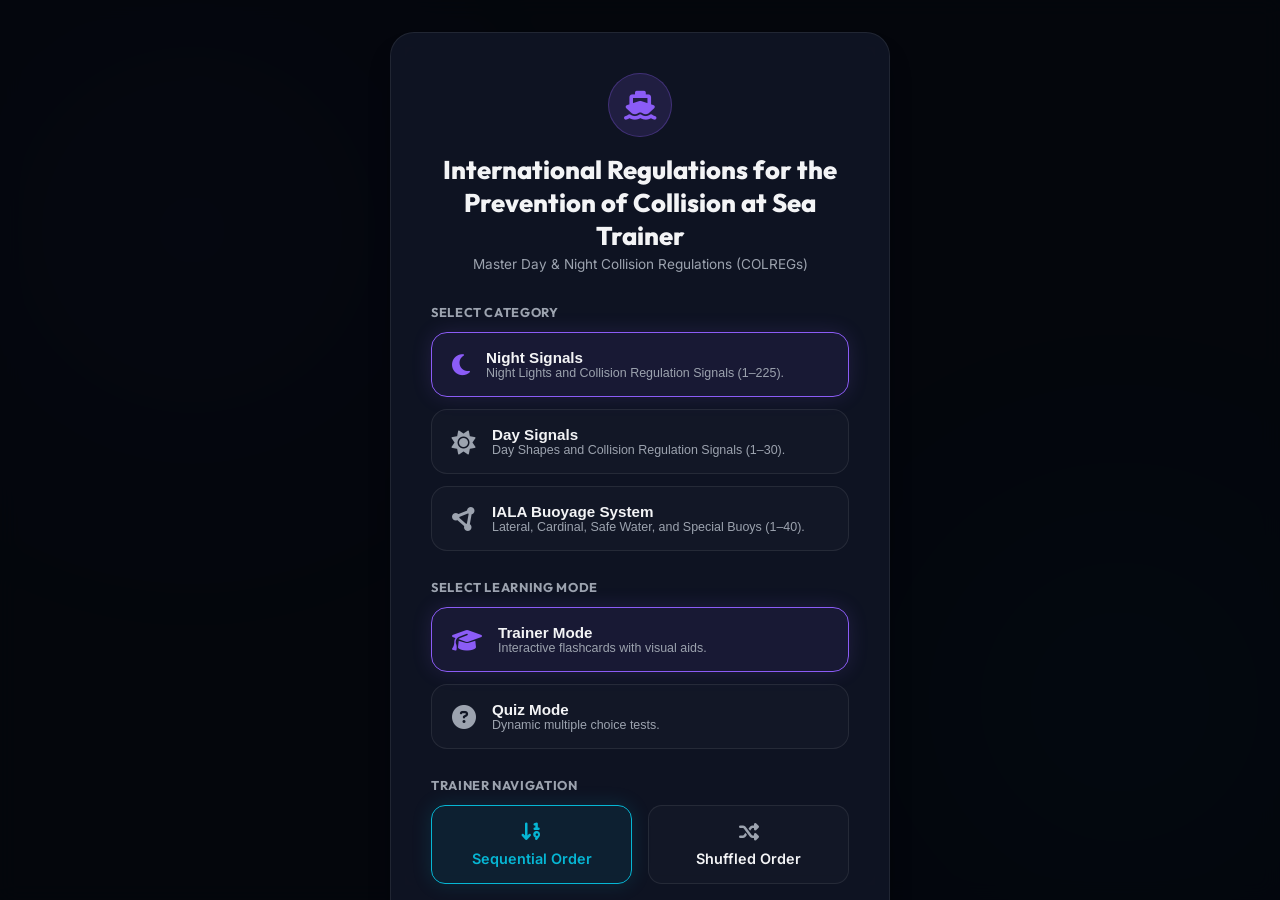
==== index.html @ 21032519 "Upload clean ROR Trainer 2 cards and all images" ====
<!DOCTYPE html>
<html lang="en">
<head>
    <meta charset="UTF-8">
    <meta name="viewport" content="width=device-width, initial-scale=1.0">
    <title>COLREGs & IALA Signals - Quiz & Trainer</title>
    <meta name="description" content="A premium interactive study app for maritime COLREGs day/night signals and IALA buoyage, including training flashcards and dynamic quizzes.">
    <!-- Google Fonts -->
    <link rel="preconnect" href="https://fonts.googleapis.com">
    <link rel="preconnect" href="https://fonts.gstatic.com" crossorigin>
    <link href="https://fonts.googleapis.com/css2?family=Inter:wght@300;400;500;600;700&family=Outfit:wght@400;500;600;700;800&display=swap" rel="stylesheet">
    <!-- FontAwesome for beautiful icons -->
    <link rel="stylesheet" href="https://cdnjs.cloudflare.com/ajax/libs/font-awesome/6.4.0/css/all.min.css">
    <link rel="stylesheet" href="app.css?v=202605282132">
</head>
<body>
    <!-- Background elements for depth -->
    <div class="stars-bg"></div>
    <div class="glow-orb orb-1"></div>
    <div class="glow-orb orb-2"></div>

    <!-- Main Container -->
    <main id="app-container" class="app-container hidden">
        <!-- Top Navigation Header -->
        <header class="app-header">
            <div class="logo">
                <i class="fa-solid fa-anchor logo-icon"></i>
                <h1 class="logo-title">International Regulations for the Prevention of Collision at Sea</h1>
            </div>
            <div class="header-stats">
                <span id="session-mode-badge" class="badge">Quiz Mode</span>
                <button id="btn-home" class="btn-icon-text text-btn" title="Back to menu">
                    <i class="fa-solid fa-house"></i> <span>Menu</span>
                </button>
            </div>
        </header>

        <!-- Progress Tracker Bar -->
        <div class="progress-container">
            <div class="progress-bar-track">
                <div id="progress-bar-fill" class="progress-bar-fill" style="width: 0%"></div>
            </div>
            <div class="progress-text-row">
                <span id="progress-text">Card 1 of 225</span>
                <span id="progress-percent">0% Completed</span>
            </div>
        </div>

        <!-- Dynamic Main Content Area -->
        <section class="content-section">
            
            <!-- Trainer Section -->
            <div id="trainer-view" class="view hidden">
                <div class="flashcard-container">
                    <div id="flashcard" class="flashcard">
                        <!-- Front of Card: Image -->
                        <div class="card-side card-front">
                            <div class="card-image-wrapper">
                                <img id="trainer-img" class="signal-img" src="" alt="Signal lights display">
                            </div>
                            <div class="card-label-row">
                                <span id="trainer-card-label" class="card-id-label">Night Signal #1</span>
                                <span class="card-hint-text"><i class="fa-solid fa-rotate"></i> Hover or Click to Flip</span>
                            </div>
                        </div>
                        
                        <!-- Back of Card: Answer Text -->
                        <div class="card-side card-back">
                            <div id="trainer-back-scroll" class="card-back-scroll">
                                <h3 id="trainer-back-title" class="card-back-title">Power Driven Vessel</h3>
                                
                                <div class="info-grid">
                                    <div class="info-item">
                                        <div class="info-header">
                                            <i class="fa-solid fa-circle-info"></i>
                                            <span>Identification / Aspect</span>
                                        </div>
                                        <p id="trainer-info-ident" class="info-content">Vessel information here...</p>
                                    </div>
                                    
                                    <div class="info-item">
                                        <div class="info-header">
                                            <i class="fa-solid fa-compass"></i>
                                            <span>Action to be Taken</span>
                                        </div>
                                        <p id="trainer-info-action" class="info-content">Action details here...</p>
                                    </div>
                                    
                                    <div class="info-item">
                                        <div class="info-header">
                                            <i class="fa-solid fa-sun"></i>
                                            <span>Day Signal</span>
                                        </div>
                                        <p id="trainer-info-day" class="info-content">Day shapes here...</p>
                                    </div>
                                    
                                    <div class="info-item">
                                        <div class="info-header">
                                            <i class="fa-solid fa-volume-high"></i>
                                            <span>Sound Signal in Fog</span>
                                        </div>
                                        <p id="trainer-info-fog" class="info-content">Sound signals here...</p>
                                    </div>
                                </div>
                            </div>
                            <!-- Image for IALA back -->
                            <div id="trainer-back-image-wrapper" class="card-image-wrapper hidden">
                                <img id="trainer-back-img" class="signal-img" src="" alt="Signal explanation display">
                            </div>
                        </div>
                    </div>
                </div>

                <!-- Trainer Action Controls -->
                <div class="controls-row">
                    <button id="btn-trainer-prev" class="btn btn-secondary">
                        <i class="fa-solid fa-arrow-left"></i> Previous
                    </button>
                    <button id="btn-trainer-flip" class="btn btn-accent">
                        <i class="fa-solid fa-rotate"></i> Flip Card
                    </button>

                    <button id="btn-trainer-next" class="btn btn-primary">
                        Next <i class="fa-solid fa-arrow-right"></i>
                    </button>
                </div>
            </div>

            <!-- Quiz Section -->
            <div id="quiz-view" class="view hidden">
                <div class="quiz-grid">
                    <!-- Left: Question / Image -->
                    <div class="quiz-question-side">
                        <div class="card-image-wrapper quiz-image-wrapper">
                            <img id="quiz-question-img" class="signal-img" src="" alt="Question Signal">
                        </div>
                        <div class="quiz-meta-row">
                            <span id="quiz-card-number-label" class="card-id-label">Night Signal #15</span>
                            <span id="quiz-question-type-badge" class="badge badge-teal">Night Signal</span>

                        </div>
                    </div>

                    <!-- Right: MCQ Options -->
                    <div class="quiz-options-side">
                        <div class="quiz-prompt-header">
                            <h2 id="quiz-prompt-text">Identify this vessel's aspect:</h2>
                        </div>
                        
                        <div class="options-container" id="quiz-options-container">
                            <!-- Dynamically generated buttons go here -->
                        </div>
                    </div>
                </div>

                <!-- Quiz Answer / Feedback Panel (Slide in after select) -->
                <div id="quiz-feedback-panel" class="feedback-panel hidden">
                    <div class="feedback-content">
                        <div class="feedback-status">
                            <i id="feedback-icon" class="fa-solid"></i>
                            <span id="feedback-title">Correct!</span>
                        </div>
                        
                        <div id="quiz-feedback-details-grid" class="feedback-details-grid">
                            <div class="detail-box">
                                <strong>Vessel Aspect:</strong>
                                <span id="feedback-desc-ident">-</span>
                            </div>
                            <div class="detail-box">
                                <strong>Action:</strong>
                                <span id="feedback-desc-action">-</span>
                            </div>
                            <div class="detail-box">
                                <strong>Day Shape:</strong>
                                <span id="feedback-desc-day">-</span>
                            </div>
                            <div class="detail-box">
                                <strong>Fog Signal:</strong>
                                <span id="feedback-desc-fog">-</span>
                            </div>
                        </div>

                        <div class="feedback-actions">
                            <button id="btn-quiz-continue" class="btn btn-primary">
                                Continue <i class="fa-solid fa-arrow-right"></i>
                            </button>
                        </div>
                    </div>
                </div>
            </div>

            <!-- Results Summary View -->
            <div id="results-view" class="view hidden">
                <div class="results-card glass-panel">
                    <div class="results-header">
                        <i class="fa-solid fa-trophy trophy-icon"></i>
                        <h2>Session Completed!</h2>
                    </div>

                    <div class="results-stats-grid">
                        <div class="stat-circle-container">
                            <div class="circular-progress">
                                <span id="results-score-percent">80%</span>
                            </div>
                            <span class="stat-circle-label">Overall Accuracy</span>
                        </div>

                        <div class="stat-details">
                            <div class="stat-row">
                                <span class="label">Total Answered</span>
                                <span id="results-total" class="value">20</span>
                            </div>
                            <div class="stat-row text-success">
                                <span class="label">Correct Answers</span>
                                <span id="results-correct" class="value">16</span>
                            </div>
                            <div class="stat-row text-danger">
                                <span class="label">Incorrect Answers</span>
                                <span id="results-incorrect" class="value">4</span>
                            </div>
                            <div class="stat-row">
                                <span class="label">Mode Played</span>
                                <span id="results-mode-played" class="value">Quiz Mode</span>
                            </div>
                        </div>
                    </div>

                    <div id="results-review-section" class="results-review-section hidden">
                        <h3>Vessels to Review</h3>
                        <p class="subtitle">Here are the signals you missed. Review their aspects below:</p>
                        <div class="review-cards-list" id="results-review-list">
                            <!-- Dynamic list of missed items -->
                        </div>
                    </div>

                    <div class="results-actions">
                        <button id="btn-results-retry" class="btn btn-primary">
                            <i class="fa-solid fa-rotate-right"></i> Try Again
                        </button>
                        <button id="btn-results-home" class="btn btn-secondary">
                            <i class="fa-solid fa-house"></i> Main Menu
                        </button>
                    </div>
                </div>
            </div>

        </section>
        
        <!-- Disclaimer Footer -->
        <footer class="disclaimer-text">
            <p>Extracted from Bandharkar ROR Cards, Generated for Educational purpose only as cards available, Errors might be present, Do analyse each for yourself for confirmation.</p>
            <p class="footnote-contact">If errors are found, please give a shout at <a href="mailto:brahmajivv86@protonmail.com">brahmajivv86@protonmail.com</a>. I will try to correct them when ashore to help others. Thanks!</p>
            <div id="pdf-link-main" class="pdf-link-container"></div>
        </footer>
    </main>

    <!-- Overlay Startup Menu Modal -->
    <div id="startup-modal" class="modal-overlay">
        <div class="modal-box glass-panel animated-entrance">
            <div class="modal-header">
                <div class="ship-icon-container">
                    <i class="fa-solid fa-ship ship-pulsing"></i>
                </div>
                <h2>International Regulations for the Prevention of Collision at Sea Trainer</h2>
                <p class="subtitle">Master Day & Night Collision Regulations (COLREGs)</p>
            </div>

            <div class="settings-form">
                <!-- Select Category -->
                <div class="form-group">
                    <label class="section-label">Select Category</label>
                    <div class="toggle-buttons-group">
                        <button type="button" id="btn-cat-night" class="toggle-btn active">
                            <i class="fa-solid fa-moon"></i>
                            <div>
                                <strong>Night Signals</strong>
                                <span>Night Lights and Collision Regulation Signals (1–225).</span>
                            </div>
                        </button>
                        <button type="button" id="btn-cat-day" class="toggle-btn">
                            <i class="fa-solid fa-sun"></i>
                            <div>
                                <strong>Day Signals</strong>
                                <span>Day Shapes and Collision Regulation Signals (1–30).</span>
                            </div>
                        </button>
                        <button type="button" id="btn-cat-iala" class="toggle-btn">
                            <i class="fa-solid fa-circle-nodes"></i>
                            <div>
                                <strong>IALA Buoyage System</strong>
                                <span>Lateral, Cardinal, Safe Water, and Special Buoys (1–40).</span>
                            </div>
                        </button>
                    </div>
                </div>

                <!-- Choose Mode -->
                <div class="form-group">
                    <label class="section-label">Select Learning Mode</label>
                    <div class="toggle-buttons-group">
                        <button type="button" id="btn-mode-trainer" class="toggle-btn active">
                            <i class="fa-solid fa-graduation-cap"></i>
                            <div>
                                <strong>Trainer Mode</strong>
                                <span>Interactive flashcards with visual aids.</span>
                            </div>
                        </button>
                        <button type="button" id="btn-mode-quiz" class="toggle-btn">
                            <i class="fa-solid fa-circle-question"></i>
                            <div>
                                <strong>Quiz Mode</strong>
                                <span>Dynamic multiple choice tests.</span>
                            </div>
                        </button>
                    </div>
                </div>

                <!-- Trainer Specific Options -->
                <div id="group-trainer-options" class="form-group slide-in">
                    <label class="section-label">Trainer Navigation</label>
                    <div class="radio-buttons-group">
                        <label class="radio-card">
                            <input type="radio" name="trainer-order" value="direct" checked>
                            <div class="radio-card-content">
                                <i class="fa-solid fa-arrow-down-1-9"></i>
                                <span>Sequential Order</span>
                            </div>
                        </label>
                        <label class="radio-card">
                            <input type="radio" name="trainer-order" value="shuffle">
                            <div class="radio-card-content">
                                <i class="fa-solid fa-shuffle"></i>
                                <span>Shuffled Order</span>
                            </div>
                        </label>
                    </div>
                </div>

                <!-- Quiz Specific Options -->
                <div id="group-quiz-options" class="form-group hidden slide-in">
                    <div class="option-row" style="display: none !important;">
                        <div class="option-label-col">
                            <strong>Include Day Signals</strong>
                            <span>Include cards 1–30's day shapes inside the quiz pool.</span>
                        </div>
                        <label class="switch">
                            <input type="checkbox" id="quiz-toggle-day" checked>
                            <span class="slider round"></span>
                        </label>
                    </div>

                    <div class="option-row" style="margin-top: 0rem;">
                        <div class="option-label-col">
                            <strong>Number of Questions</strong>
                            <span>Select the length of your evaluation.</span>
                        </div>
                        <select id="quiz-question-count" class="select-dropdown">
                            <option value="10">10 Questions</option>
                            <option value="20" selected>20 Questions</option>
                            <option value="50">50 Questions</option>
                            <option value="all">Full Deck (All Cards)</option>
                        </select>
                    </div>
                </div>
            </div>

            <div class="modal-footer">
                <button type="button" id="btn-start-session" class="btn btn-accent btn-large">
                    Start Learning <i class="fa-solid fa-circle-play"></i>
                </button>
            </div>
            
            <!-- Disclaimer Footer -->
            <footer class="disclaimer-text">
                <p>Extracted from Bandharkar ROR Cards, Generated for Educational purpose only as cards available, Errors might be present, Do analyse each for yourself for confirmation.</p>
                <p class="footnote-contact">If errors are found, please give a shout at <a href="mailto:brahmajivv86@protonmail.com">brahmajivv86@protonmail.com</a>. I will try to correct them when ashore to help others. Thanks!</p>
                <div id="pdf-link-startup" class="pdf-link-container"></div>
            </footer>
        </div>
    </div>

    <!-- JS Scripts -->
    <script src="app.js?v=202605282132"></script>
</body>
</html>
---- app.css ----
/* Design System & CSS Variables */
:root {
    --bg-dark: #070a13;
    --bg-panel: rgba(20, 27, 45, 0.7);
    --bg-panel-solid: #121929;
    --border-color: rgba(255, 255, 255, 0.08);
    --border-color-hover: rgba(255, 255, 255, 0.15);
    
    --primary: #8b5cf6; /* Vibrant violet */
    --primary-glow: rgba(139, 92, 246, 0.4);
    --accent: #06b6d4; /* Electric cyan */
    --accent-glow: rgba(6, 182, 212, 0.4);
    --teal: #14b8a6;
    
    --text-main: #f3f4f6;
    --text-muted: #9ca3af;
    --text-inverse: #070a13;
    
    --success: #10b981;
    --success-glow: rgba(16, 185, 129, 0.2);
    --danger: #ef4444;
    --danger-glow: rgba(239, 68, 68, 0.2);
    
    --shadow-sm: 0 4px 6px -1px rgba(0, 0, 0, 0.1), 0 2px 4px -1px rgba(0, 0, 0, 0.06);
    --shadow-md: 0 10px 15px -3px rgba(0, 0, 0, 0.3), 0 4px 6px -2px rgba(0, 0, 0, 0.05);
    --shadow-lg: 0 20px 25px -5px rgba(0, 0, 0, 0.4), 0 10px 10px -5px rgba(0, 0, 0, 0.04);
    --shadow-glow: 0 0 25px var(--primary-glow);
    
    --font-outfit: 'Outfit', sans-serif;
    --font-inter: 'Inter', sans-serif;
    
    --transition-smooth: all 0.3s cubic-bezier(0.4, 0, 0.2, 1);
    --transition-fast: all 0.15s ease;
}

/* Global Reset */
* {
    box-sizing: border-box;
    margin: 0;
    padding: 0;
}

body {
    background-color: var(--bg-dark);
    color: var(--text-main);
    font-family: var(--font-inter);
    min-height: 100vh;
    overflow-x: hidden;
    position: relative;
    display: flex;
    flex-direction: column;
    align-items: center;
    justify-content: center;
}

/* Star Background Effect */
.stars-bg {
    position: fixed;
    top: 0;
    left: 0;
    width: 100%;
    height: 100%;
    z-index: -2;
    background-image: 
        radial-gradient(1px 1px at 20px 30px, #fff, rgba(0,0,0,0)),
        radial-gradient(1px 1px at 40px 70px, #fff, rgba(0,0,0,0)),
        radial-gradient(1.5px 1.5px at 100px 150px, #fff, rgba(0,0,0,0)),
        radial-gradient(2px 2px at 200px 80px, #fff, rgba(0,0,0,0)),
        radial-gradient(1px 1px at 300px 250px, rgba(255,255,255,0.5), rgba(0,0,0,0)),
        radial-gradient(1.5px 1.5px at 400px 120px, #fff, rgba(0,0,0,0)),
        radial-gradient(2px 2px at 550px 350px, rgba(255,255,255,0.7), rgba(0,0,0,0)),
        radial-gradient(1px 1px at 700px 200px, #fff, rgba(0,0,0,0)),
        radial-gradient(2.5px 2.5px at 850px 450px, #fff, rgba(0,0,0,0));
    background-size: 900px 900px;
    opacity: 0.25;
}

.glow-orb {
    position: fixed;
    border-radius: 50%;
    filter: blur(100px);
    z-index: -1;
    opacity: 0.15;
}
.orb-1 {
    top: -10%;
    left: -10%;
    width: 50vw;
    height: 50vw;
    background: radial-gradient(circle, var(--primary) 0%, transparent 70%);
}
.orb-2 {
    bottom: -10%;
    right: -10%;
    width: 45vw;
    height: 45vw;
    background: radial-gradient(circle, var(--accent) 0%, transparent 70%);
}

/* Helper Utilities */
.hidden {
    display: none !important;
}

.glass-panel {
    background: var(--bg-panel);
    backdrop-filter: blur(16px);
    -webkit-backdrop-filter: blur(16px);
    border: 1px solid var(--border-color);
    border-radius: 24px;
    box-shadow: var(--shadow-lg);
    transition: var(--transition-smooth);
}

.glass-panel:hover {
    border-color: var(--border-color-hover);
}

/* Badge System */
.badge {
    display: inline-block;
    padding: 0.35rem 0.8rem;
    font-size: 0.75rem;
    font-weight: 600;
    border-radius: 50px;
    background: rgba(255, 255, 255, 0.08);
    color: var(--text-main);
    border: 1px solid var(--border-color);
    font-family: var(--font-outfit);
    text-transform: uppercase;
    letter-spacing: 0.05em;
}
.badge-teal {
    background: rgba(20, 184, 166, 0.15);
    color: var(--teal);
    border-color: rgba(20, 184, 166, 0.3);
}

/* App Structure */
.app-container {
    width: 90%;
    max-width: 950px;
    min-height: 680px;
    display: flex;
    flex-direction: column;
    margin: 2rem auto;
    padding: 2rem;
    background: var(--bg-panel);
    backdrop-filter: blur(20px);
    -webkit-backdrop-filter: blur(20px);
    border: 1px solid var(--border-color);
    border-radius: 28px;
    box-shadow: var(--shadow-lg);
}

/* Navigation Header */
.app-header {
    display: flex;
    justify-content: space-between;
    align-items: center;
    margin-bottom: 1.5rem;
    padding-bottom: 1rem;
    border-bottom: 1px solid var(--border-color);
}

.logo {
    display: flex;
    align-items: center;
    gap: 0.75rem;
}

.logo-icon {
    font-size: 1.8rem;
    color: var(--accent);
    filter: drop-shadow(0 0 8px var(--accent-glow));
}

.logo-title {
    font-family: var(--font-outfit);
    font-weight: 700;
    font-size: 1.2rem;
    letter-spacing: -0.02em;
    background: linear-gradient(135deg, #fff 0%, #cbd5e1 100%);
    -webkit-background-clip: text;
    -webkit-text-fill-color: transparent;
    line-height: 1.2;
}

.header-stats {
    display: flex;
    align-items: center;
    gap: 1rem;
}

/* Buttons */
.btn {
    display: inline-flex;
    align-items: center;
    justify-content: center;
    gap: 0.5rem;
    padding: 0.75rem 1.5rem;
    font-size: 0.95rem;
    font-weight: 600;
    border-radius: 14px;
    cursor: pointer;
    border: 1px solid transparent;
    transition: var(--transition-smooth);
    font-family: var(--font-outfit);
    outline: none;
}

.btn-primary {
    background: var(--primary);
    color: #fff;
    box-shadow: 0 4px 14px var(--primary-glow);
}
.btn-primary:hover {
    background: #7c3aed;
    transform: translateY(-2px);
    box-shadow: 0 6px 20px var(--primary-glow);
}
.btn-primary:active {
    transform: translateY(0);
}

.btn-secondary {
    background: rgba(255, 255, 255, 0.05);
    border: 1px solid var(--border-color);
    color: var(--text-main);
}
.btn-secondary:hover {
    background: rgba(255, 255, 255, 0.1);
    border-color: var(--border-color-hover);
    transform: translateY(-2px);
}

.btn-accent {
    background: linear-gradient(135deg, var(--accent) 0%, #0891b2 100%);
    color: var(--text-inverse);
    font-weight: 700;
    box-shadow: 0 4px 14px var(--accent-glow);
}
.btn-accent:hover {
    transform: translateY(-2px);
    box-shadow: 0 6px 20px var(--accent-glow);
}

.btn-icon-text {
    background: transparent;
    border: none;
    cursor: pointer;
    color: var(--text-muted);
    font-size: 0.9rem;
    font-weight: 500;
    display: inline-flex;
    align-items: center;
    gap: 0.4rem;
    transition: var(--transition-fast);
}
.btn-icon-text:hover {
    color: var(--text-main);
}

.btn-large {
    padding: 1rem 2rem;
    font-size: 1.1rem;
    border-radius: 18px;
    width: 100%;
}

/* Progress Tracker */
.progress-container {
    margin-bottom: 2rem;
}

.progress-bar-track {
    width: 100%;
    height: 8px;
    background: rgba(255, 255, 255, 0.05);
    border-radius: 10px;
    overflow: hidden;
    margin-bottom: 0.5rem;
    border: 1px solid rgba(255, 255, 255, 0.02);
}

.progress-bar-fill {
    height: 100%;
    background: linear-gradient(90deg, var(--primary) 0%, var(--accent) 100%);
    border-radius: 10px;
    transition: width 0.4s cubic-bezier(0.4, 0, 0.2, 1);
    box-shadow: 0 0 10px var(--accent-glow);
}

.progress-text-row {
    display: flex;
    justify-content: space-between;
    font-size: 0.8rem;
    color: var(--text-muted);
    font-weight: 500;
}

/* Views Layout */
.content-section {
    flex: 1;
    display: flex;
    flex-direction: column;
}

.view {
    flex: 1;
    display: flex;
    flex-direction: column;
    animation: fadeIn 0.4s ease;
}

/* Flashcard Container (3D Flip Effect) */
.flashcard-container {
    perspective: 1200px;
    width: 100%;
    max-width: 580px;
    height: 380px;
    margin: 1.5rem auto;
}

.flashcard {
    width: 100%;
    height: 100%;
    position: relative;
    transform-style: preserve-3d;
    transition: transform 0.8s cubic-bezier(0.4, 0, 0.2, 1);
    cursor: pointer;
}

/* Triggered by JS class toggling */
.flashcard.flipped {
    transform: rotateY(180deg);
}

.card-side {
    position: absolute;
    width: 100%;
    height: 100%;
    backface-visibility: hidden;
    -webkit-backface-visibility: hidden;
    border-radius: 24px;
    padding: 1.5rem;
    border: 1.5px solid var(--border-color);
    box-shadow: var(--shadow-lg);
    display: flex;
    flex-direction: column;
}

.card-front {
    background: var(--bg-panel-solid);
    align-items: center;
    justify-content: space-between;
}

.card-back {
    background: #0f1524;
    transform: rotateY(180deg);
    border-color: rgba(139, 92, 246, 0.25);
    box-shadow: 0 0 30px rgba(139, 92, 246, 0.15);
}

.card-image-wrapper {
    flex: 1;
    width: 100%;
    display: flex;
    align-items: center;
    justify-content: center;
    background: #000;
    border-radius: 16px;
    overflow: hidden;
    border: 1px solid rgba(255, 255, 255, 0.04);
}

.signal-img {
    max-width: 100%;
    max-height: 100%;
    object-fit: contain;
    transition: transform 0.3s cubic-bezier(0.4, 0, 0.2, 1);
}

.card-label-row {
    width: 100%;
    display: flex;
    justify-content: space-between;
    align-items: center;
    margin-top: 1rem;
    font-size: 0.85rem;
    font-weight: 500;
}

.card-id-label {
    font-family: var(--font-outfit);
    font-weight: 700;
    color: var(--accent);
}

.card-hint-text {
    color: var(--text-muted);
}

.card-back-scroll {
    overflow-y: auto;
    flex: 1;
    padding-right: 0.5rem;
}

/* Custom scrollbar for card-back */
.card-back-scroll::-webkit-scrollbar {
    width: 6px;
}
.card-back-scroll::-webkit-scrollbar-track {
    background: transparent;
}
.card-back-scroll::-webkit-scrollbar-thumb {
    background: rgba(255, 255, 255, 0.1);
    border-radius: 10px;
}
.card-back-scroll::-webkit-scrollbar-thumb:hover {
    background: rgba(255, 255, 255, 0.2);
}

.card-back-title {
    font-family: var(--font-outfit);
    font-size: 1.3rem;
    font-weight: 700;
    margin-bottom: 1.25rem;
    color: var(--primary);
    border-bottom: 1px solid rgba(255, 255, 255, 0.05);
    padding-bottom: 0.5rem;
}

.info-grid {
    display: grid;
    grid-template-columns: 1fr;
    gap: 1rem;
}

.info-item {
    background: rgba(255, 255, 255, 0.02);
    border: 1px solid rgba(255, 255, 255, 0.03);
    padding: 0.75rem 1rem;
    border-radius: 12px;
}

.info-header {
    display: flex;
    align-items: center;
    gap: 0.5rem;
    color: var(--text-muted);
    font-size: 0.75rem;
    font-weight: 600;
    text-transform: uppercase;
    letter-spacing: 0.05em;
    margin-bottom: 0.35rem;
}

.info-header i {
    color: var(--accent);
}

.info-content {
    font-size: 0.92rem;
    line-height: 1.4;
    color: var(--text-main);
}

.controls-row {
    display: flex;
    justify-content: center;
    align-items: center;
    gap: 1.5rem;
    margin-top: 1.5rem;
}

/* Quiz Interface Layout */
.quiz-grid {
    display: grid;
    grid-template-columns: 1.1fr 1fr;
    gap: 2rem;
    margin-top: 1rem;
    align-items: start;
}

.quiz-question-side {
    background: var(--bg-panel-solid);
    border-radius: 24px;
    padding: 1.5rem;
    border: 1px solid var(--border-color);
    display: flex;
    flex-direction: column;
    gap: 1rem;
}

.quiz-image-wrapper {
    height: 250px;
}

.quiz-meta-row {
    display: flex;
    justify-content: space-between;
    align-items: center;
}

.quiz-options-side {
    display: flex;
    flex-direction: column;
    gap: 1.5rem;
}

.quiz-prompt-header h2 {
    font-family: var(--font-outfit);
    font-size: 1.3rem;
    font-weight: 600;
    color: var(--text-main);
}

.options-container {
    display: flex;
    flex-direction: column;
    gap: 0.75rem;
}

.option-btn {
    background: rgba(255, 255, 255, 0.03);
    border: 1px solid var(--border-color);
    padding: 1rem 1.25rem;
    border-radius: 16px;
    color: var(--text-main);
    text-align: left;
    font-size: 0.92rem;
    font-weight: 500;
    cursor: pointer;
    transition: var(--transition-fast);
    display: flex;
    align-items: flex-start;
    gap: 0.75rem;
    width: 100%;
}

.option-btn:hover:not(:disabled) {
    background: rgba(255, 255, 255, 0.08);
    border-color: var(--border-color-hover);
    transform: translateX(4px);
}

.option-btn:disabled {
    cursor: not-allowed;
}

.option-badge {
    background: rgba(255, 255, 255, 0.08);
    width: 24px;
    height: 24px;
    border-radius: 6px;
    display: inline-flex;
    align-items: center;
    justify-content: center;
    font-weight: 700;
    font-size: 0.75rem;
    color: var(--text-muted);
    flex-shrink: 0;
}

.option-btn:hover .option-badge {
    background: var(--primary);
    color: #fff;
}

/* Option feedback states */
.option-btn.correct {
    background: rgba(16, 185, 129, 0.15);
    border-color: var(--success);
    color: #fff;
    box-shadow: 0 0 15px var(--success-glow);
}
.option-btn.correct .option-badge {
    background: var(--success);
    color: #fff;
}

.option-btn.incorrect {
    background: rgba(239, 68, 68, 0.15);
    border-color: var(--danger);
    color: #fff;
    box-shadow: 0 0 15px var(--danger-glow);
}
.option-btn.incorrect .option-badge {
    background: var(--danger);
    color: #fff;
}

/* Feedback Panel styling */
.feedback-panel {
    background: #0f1524;
    border-radius: 20px;
    border: 1.5px solid rgba(255, 255, 255, 0.06);
    padding: 1.5rem;
    margin-top: 2rem;
    animation: slideUp 0.3s cubic-bezier(0.16, 1, 0.3, 1);
}

.feedback-panel.correct-theme {
    border-color: rgba(16, 185, 129, 0.3);
    box-shadow: 0 0 25px rgba(16, 185, 129, 0.1);
}

.feedback-panel.incorrect-theme {
    border-color: rgba(239, 68, 68, 0.3);
    box-shadow: 0 0 25px rgba(239, 68, 68, 0.1);
}

.feedback-content {
    display: flex;
    flex-direction: column;
    gap: 1rem;
}

.feedback-status {
    display: flex;
    align-items: center;
    gap: 0.5rem;
    font-size: 1.25rem;
    font-weight: 700;
    font-family: var(--font-outfit);
}
.correct-theme .feedback-status { color: var(--success); }
.incorrect-theme .feedback-status { color: var(--danger); }

.feedback-details-grid {
    display: grid;
    grid-template-columns: 1fr 1fr;
    gap: 0.75rem;
    font-size: 0.88rem;
}

.detail-box {
    background: rgba(255, 255, 255, 0.02);
    border: 1px solid rgba(255, 255, 255, 0.03);
    padding: 0.6rem 0.8rem;
    border-radius: 10px;
    display: flex;
    flex-direction: column;
    gap: 0.15rem;
}

.detail-box strong {
    color: var(--text-muted);
    font-size: 0.72rem;
    text-transform: uppercase;
}

.feedback-actions {
    display: flex;
    justify-content: flex-end;
    margin-top: 0.5rem;
}

/* Results view styling */
.results-card {
    max-width: 600px;
    width: 100%;
    margin: 1.5rem auto;
    padding: 2.5rem;
    text-align: center;
}

.results-header {
    margin-bottom: 2rem;
}

.trophy-icon {
    font-size: 3.5rem;
    color: #eab308;
    filter: drop-shadow(0 0 12px rgba(234, 179, 8, 0.4));
    margin-bottom: 1rem;
}

.results-header h2 {
    font-family: var(--font-outfit);
    font-size: 1.8rem;
    font-weight: 800;
}

.results-stats-grid {
    display: flex;
    justify-content: space-around;
    align-items: center;
    gap: 2rem;
    margin-bottom: 2.5rem;
    flex-wrap: wrap;
}

.circular-progress {
    width: 120px;
    height: 120px;
    border-radius: 50%;
    background: conic-gradient(var(--primary) 0deg, rgba(255,255,255,0.05) 0deg);
    display: flex;
    align-items: center;
    justify-content: center;
    position: relative;
    box-shadow: var(--shadow-md);
}

.circular-progress::before {
    content: "";
    position: absolute;
    width: 96px;
    height: 96px;
    border-radius: 50%;
    background: #111726;
}

.circular-progress span {
    position: relative;
    font-family: var(--font-outfit);
    font-size: 1.8rem;
    font-weight: 700;
    color: #fff;
}

.stat-circle-container {
    display: flex;
    flex-direction: column;
    align-items: center;
    gap: 0.75rem;
}

.stat-circle-label {
    font-size: 0.85rem;
    font-weight: 600;
    color: var(--text-muted);
}

.stat-details {
    flex: 1;
    display: flex;
    flex-direction: column;
    gap: 0.65rem;
    max-width: 250px;
}

.stat-row {
    display: flex;
    justify-content: space-between;
    font-size: 0.95rem;
    font-weight: 500;
    padding-bottom: 0.4rem;
    border-bottom: 1px solid rgba(255, 255, 255, 0.05);
}

.stat-row .value {
    font-weight: 700;
}

.text-success { color: var(--success); }
.text-danger { color: var(--danger); }

.results-review-section {
    text-align: left;
    margin-top: 1rem;
    margin-bottom: 2.5rem;
    border-top: 1px solid rgba(255, 255, 255, 0.06);
    padding-top: 1.5rem;
}

.results-review-section h3 {
    font-family: var(--font-outfit);
    font-size: 1.2rem;
    font-weight: 700;
    margin-bottom: 0.25rem;
}

.results-review-section .subtitle {
    font-size: 0.85rem;
    color: var(--text-muted);
    margin-bottom: 1rem;
}

.review-cards-list {
    display: flex;
    flex-direction: column;
    gap: 0.5rem;
    max-height: 180px;
    overflow-y: auto;
    padding-right: 0.5rem;
}

.review-card-item {
    background: rgba(255, 255, 255, 0.02);
    border: 1px solid var(--border-color);
    padding: 0.65rem 1rem;
    border-radius: 12px;
    display: flex;
    align-items: center;
    gap: 1rem;
}

.review-card-thumb-wrapper {
    width: 60px;
    height: 40px;
    background: #000;
    border-radius: 6px;
    overflow: hidden;
    display: flex;
    align-items: center;
    justify-content: center;
}

.review-card-item span {
    font-size: 0.88rem;
    font-weight: 500;
}

.results-actions {
    display: flex;
    gap: 1rem;
    justify-content: center;
}

/* Modal Popup Window */
.modal-overlay {
    position: fixed;
    top: 0;
    left: 0;
    width: 100vw;
    height: 100vh;
    background: rgba(4, 6, 12, 0.85);
    backdrop-filter: blur(10px);
    z-index: 100;
    display: flex;
    align-items: flex-start;
    justify-content: center;
    overflow-y: auto;
    padding: 2rem 0;
}

.modal-box {
    width: 90%;
    max-width: 500px;
    padding: 2.5rem;
    animation: scaleIn 0.3s cubic-bezier(0.34, 1.56, 0.64, 1);
}

.modal-header {
    text-align: center;
    margin-bottom: 2rem;
}

.ship-icon-container {
    width: 64px;
    height: 64px;
    background: rgba(139, 92, 246, 0.15);
    border: 1px solid rgba(139, 92, 246, 0.3);
    border-radius: 50%;
    display: flex;
    align-items: center;
    justify-content: center;
    margin: 0 auto 1rem;
}

.ship-pulsing {
    font-size: 1.8rem;
    color: var(--primary);
    animation: pulseGlow 2s infinite ease-in-out;
}

.modal-header h2 {
    font-family: var(--font-outfit);
    font-size: 1.6rem;
    font-weight: 800;
    margin-bottom: 0.25rem;
}

.modal-header .subtitle {
    font-size: 0.85rem;
    color: var(--text-muted);
}

.settings-form {
    display: flex;
    flex-direction: column;
    gap: 1.75rem;
    margin-bottom: 2.25rem;
}

.section-label {
    display: block;
    font-family: var(--font-outfit);
    font-size: 0.8rem;
    font-weight: 700;
    text-transform: uppercase;
    letter-spacing: 0.05em;
    color: var(--text-muted);
    margin-bottom: 0.75rem;
}

.toggle-buttons-group {
    display: flex;
    flex-direction: column;
    gap: 0.75rem;
}

.toggle-btn {
    background: rgba(255, 255, 255, 0.02);
    border: 1px solid var(--border-color);
    padding: 1rem 1.25rem;
    border-radius: 16px;
    color: var(--text-main);
    cursor: pointer;
    display: flex;
    align-items: center;
    gap: 1rem;
    text-align: left;
    transition: var(--transition-smooth);
}

.toggle-btn i {
    font-size: 1.5rem;
    color: var(--text-muted);
    transition: var(--transition-fast);
}

.toggle-btn div {
    display: flex;
    flex-direction: column;
}

.toggle-btn div strong {
    font-size: 0.95rem;
    font-weight: 600;
}

.toggle-btn div span {
    font-size: 0.78rem;
    color: var(--text-muted);
}

.toggle-btn.active {
    background: rgba(139, 92, 246, 0.08);
    border-color: var(--primary);
    box-shadow: 0 0 20px rgba(139, 92, 246, 0.15);
}

.toggle-btn.active i {
    color: var(--primary);
}

/* Radio Cards group */
.radio-buttons-group {
    display: grid;
    grid-template-columns: 1fr 1fr;
    gap: 1rem;
}

.radio-card {
    cursor: pointer;
    position: relative;
}

.radio-card input {
    position: absolute;
    opacity: 0;
    width: 0;
    height: 0;
}

.radio-card-content {
    background: rgba(255, 255, 255, 0.02);
    border: 1px solid var(--border-color);
    padding: 1rem;
    border-radius: 14px;
    display: flex;
    flex-direction: column;
    align-items: center;
    gap: 0.5rem;
    font-weight: 600;
    font-size: 0.9rem;
    transition: var(--transition-smooth);
}

.radio-card-content i {
    font-size: 1.25rem;
    color: var(--text-muted);
}

.radio-card input:checked + .radio-card-content {
    background: rgba(6, 182, 212, 0.08);
    border-color: var(--accent);
    color: var(--accent);
    box-shadow: 0 0 20px rgba(6, 182, 212, 0.15);
}

.radio-card input:checked + .radio-card-content i {
    color: var(--accent);
}

/* Switch Toggle Row */
.option-row {
    display: flex;
    justify-content: space-between;
    align-items: center;
    gap: 1.5rem;
}

.option-label-col {
    display: flex;
    flex-direction: column;
    gap: 0.15rem;
}

.option-label-col strong {
    font-size: 0.95rem;
    font-weight: 600;
}

.option-label-col span {
    font-size: 0.78rem;
    color: var(--text-muted);
    line-height: 1.3;
}

/* Switch Slider styling */
.switch {
    position: relative;
    display: inline-block;
    width: 46px;
    height: 24px;
    flex-shrink: 0;
}

.switch input { 
    opacity: 0;
    width: 0;
    height: 0;
}

.slider {
    position: absolute;
    cursor: pointer;
    top: 0;
    left: 0;
    right: 0;
    bottom: 0;
    background-color: rgba(255,255,255,0.08);
    transition: .4s;
    border: 1px solid var(--border-color);
}

.slider:before {
    position: absolute;
    content: "";
    height: 16px;
    width: 16px;
    left: 3px;
    bottom: 3px;
    background-color: white;
    transition: .4s;
}

input:checked + .slider {
    background-color: var(--primary);
}

input:checked + .slider:before {
    transform: translateX(22px);
}

.slider.round {
    border-radius: 34px;
}

.slider.round:before {
    border-radius: 50%;
}

/* Dropdown */
.select-dropdown {
    background: rgba(255, 255, 255, 0.05);
    border: 1px solid var(--border-color);
    padding: 0.55rem 1rem;
    border-radius: 12px;
    color: var(--text-main);
    outline: none;
    font-family: var(--font-inter);
    font-size: 0.9rem;
    cursor: pointer;
    min-width: 150px;
    transition: var(--transition-fast);
}

.select-dropdown:hover {
    border-color: var(--border-color-hover);
}

.select-dropdown option {
    background-color: #0c101d;
    color: var(--text-main);
}

/* Animations */
@keyframes fadeIn {
    from { opacity: 0; transform: translateY(10px); }
    to { opacity: 1; transform: translateY(0); }
}

@keyframes scaleIn {
    from { opacity: 0; transform: scale(0.95); }
    to { opacity: 1; transform: scale(1); }
}

@keyframes slideUp {
    from { opacity: 0; transform: translateY(20px); }
    to { opacity: 1; transform: translateY(0); }
}

@keyframes pulseGlow {
    0% { transform: scale(1); filter: drop-shadow(0 0 4px var(--primary-glow)); }
    50% { transform: scale(1.05); filter: drop-shadow(0 0 12px var(--primary)); }
    100% { transform: scale(1); filter: drop-shadow(0 0 4px var(--primary-glow)); }
}

/* Responsive adjust */
@media (max-width: 768px) {
    .app-container {
        padding: 1.25rem;
        margin: 1rem auto;
    }
    
    .quiz-grid {
        grid-template-columns: 1fr;
        gap: 1.5rem;
    }
    
    .flashcard-container {
        height: 320px;
    }
    
    .radio-buttons-group {
        grid-template-columns: 1fr;
    }
    
    .logo-title {
        font-size: 0.9rem;
    }
}

/* Disclaimer footnote styling */
.disclaimer-text {
    font-size: 0.72rem;
    color: var(--text-muted);
    line-height: 1.4;
    text-align: center;
    margin-top: 1.5rem;
    padding-top: 0.75rem;
    border-top: 1px solid rgba(255, 255, 255, 0.05);
    font-style: italic;
}

.pdf-link-container {
    margin-top: 0.75rem;
    display: flex;
    justify-content: center;
}

.pdf-download-link {
    color: var(--accent);
    text-decoration: none;
    font-weight: 600;
    font-size: 0.75rem;
    display: inline-flex;
    align-items: center;
    gap: 0.4rem;
    padding: 0.4rem 0.8rem;
    border-radius: 8px;
    background: rgba(6, 182, 212, 0.06);
    border: 1px solid rgba(6, 182, 212, 0.15);
    transition: var(--transition-fast);
    font-style: normal;
    font-family: var(--font-outfit);
    text-transform: uppercase;
    letter-spacing: 0.02em;
}

.pdf-download-link i {
    font-size: 0.85rem;
}

.pdf-download-link:hover {
    background: rgba(6, 182, 212, 0.12);
    border-color: rgba(6, 182, 212, 0.35);
    color: #fff;
    transform: translateY(-1px);
    box-shadow: 0 4px 12px rgba(6, 182, 212, 0.1);
}

.footnote-contact {
    margin-top: 0.35rem;
    font-size: 0.72rem;
    color: var(--text-muted);
}

.footnote-contact a {
    color: var(--accent);
    text-decoration: underline;
    transition: var(--transition-fast);
}

.footnote-contact a:hover {
    color: #fff;
}
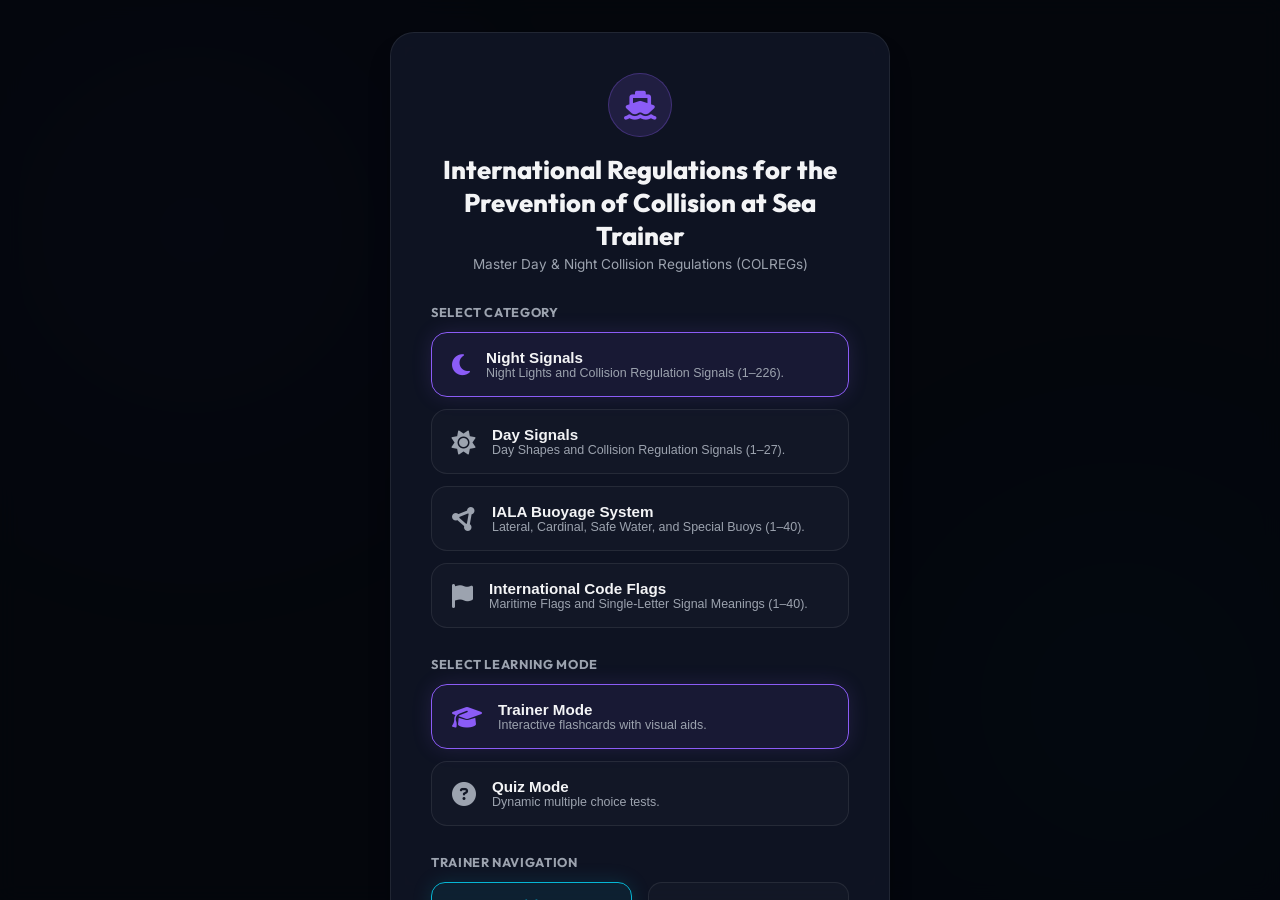
==== commit 8d7cf1f1: "Fix button event listeners, category selectors, and quiz logic" ====
--- a/index.html
+++ b/index.html
@@ -274,14 +274,14 @@
                             <i class="fa-solid fa-moon"></i>
                             <div>
                                 <strong>Night Signals</strong>
-                                <span>Night Lights and Collision Regulation Signals (1–225).</span>
+                                <span>Night Lights and Collision Regulation Signals (1–226).</span>
                             </div>
                         </button>
                         <button type="button" id="btn-cat-day" class="toggle-btn">
                             <i class="fa-solid fa-sun"></i>
                             <div>
                                 <strong>Day Signals</strong>
-                                <span>Day Shapes and Collision Regulation Signals (1–30).</span>
+                                <span>Day Shapes and Collision Regulation Signals (1–27).</span>
                             </div>
                         </button>
                         <button type="button" id="btn-cat-iala" class="toggle-btn">
@@ -289,6 +289,13 @@
                             <div>
                                 <strong>IALA Buoyage System</strong>
                                 <span>Lateral, Cardinal, Safe Water, and Special Buoys (1–40).</span>
+                            </div>
+                        </button>
+                        <button type="button" id="btn-cat-flags" class="toggle-btn">
+                            <i class="fa-solid fa-flag"></i>
+                            <div>
+                                <strong>International Code Flags</strong>
+                                <span>Maritime Flags and Single-Letter Signal Meanings (1–40).</span>
                             </div>
                         </button>
                     </div>
